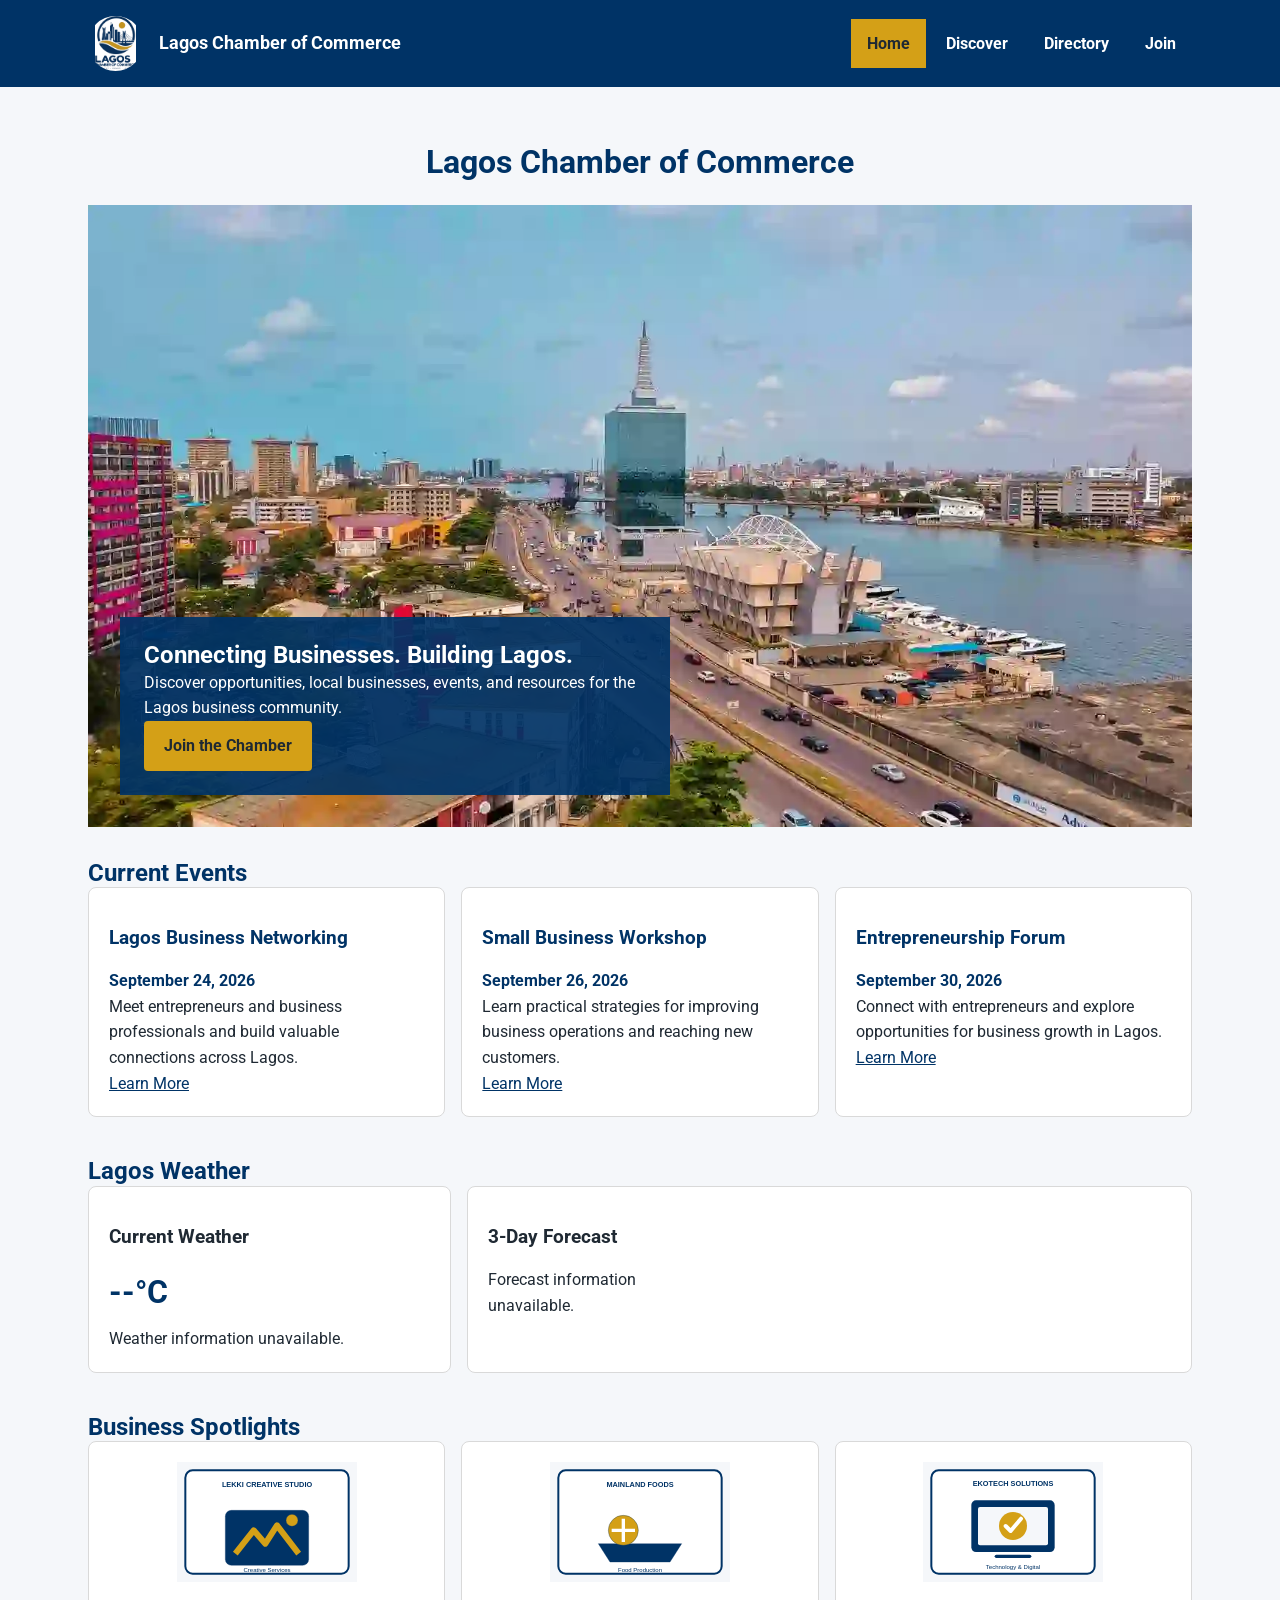
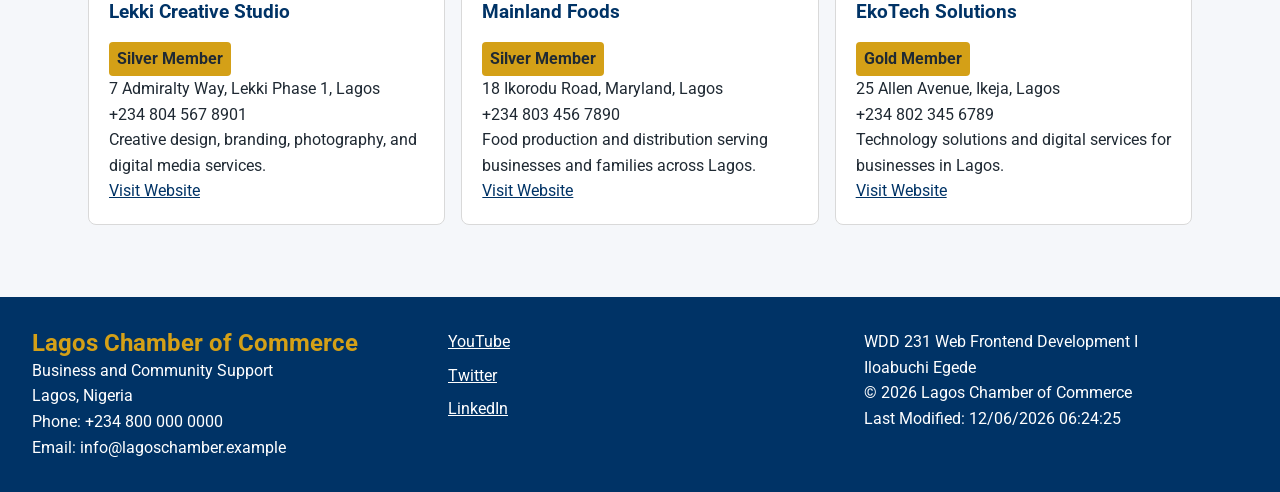
==== chamber/index.html @ 8122bc4a "completed week03 activity" ====
<!DOCTYPE html>
<html lang="en">
<head>
    <meta charset="UTF-8">
    <meta name="viewport" content="width=device-width, initial-scale=1.0">

    <title>Lagos Chamber of Commerce | Home</title>

    <meta name="description"
        content="Welcome to the Lagos Chamber of Commerce. Discover local businesses, events, weather, and opportunities for businesses and entrepreneurs in Lagos, Nigeria.">

    <meta name="author" content="Iloabuchi Egede">

    <link rel="icon" href="favicon.ico">

    <meta property="og:title"
        content="Lagos Chamber of Commerce | Home">

    <meta property="og:description"
        content="Discover businesses, events, opportunities, and community resources through the Lagos Chamber of Commerce.">

    <meta property="og:image"
        content="https://joel-egede.github.io/wdd231/chamber/images/social-preview.jpg">

    <meta property="og:url"
        content="https://joel-egede.github.io/wdd231/chamber/index.html">

    <meta property="og:type" content="website">

    <link rel="preconnect" href="https://fonts.googleapis.com">
    <link rel="preconnect" href="https://fonts.gstatic.com" crossorigin>

    <link
        href="https://fonts.googleapis.com/css2?family=Roboto:wght@400;500;700&display=swap"
        rel="stylesheet">

    <link rel="stylesheet" href="styles/normalize.css">
    <link rel="stylesheet" href="styles/small.css">
    <link rel="stylesheet" href="styles/large.css">
</head>

<body>

<header>
    <div class="site-header">

        <a href="index.html" class="site-logo">
            <img
                src="images/logo.png"
                alt="Lagos Chamber of Commerce logo">
        </a>

        <div class="site-name">
            Lagos Chamber of Commerce
        </div>

        <button
            id="menu-button"
            type="button"
            aria-label="Open navigation menu"
            aria-expanded="false">
            ☰
        </button>

        <nav id="navigation" aria-label="Main navigation">
            <ul>
                <li>
                    <a
                        href="index.html"
                        class="active"
                        aria-current="page">
                        Home
                    </a>
                </li>

                <li>
                    <a href="discover.html">Discover</a>
                </li>

                <li>
                    <a href="directory.html">Directory</a>
                </li>

                <li>
                    <a href="join.html">Join</a>
                </li>
            </ul>
        </nav>

    </div>
</header>


<main>

    <h1>Lagos Chamber of Commerce</h1>

    <!-- HERO -->
    <section class="hero">

        <img
            src="images/hero.webp"
            alt="Lagos city skyline"
            width="1200"
            height="600">

        <div class="hero-content">
            <h2>Connecting Businesses. Building Lagos.</h2>

            <p>
                Discover opportunities, local businesses,
                events, and resources for the Lagos business community.
            </p>

            <a class="cta-button" href="join.html">
                Join the Chamber
            </a>
        </div>

    </section>


    <!-- CURRENT EVENTS -->
    <section class="home-section events-section">

        <h2>Current Events</h2>

        <div class="events-grid">

            <article class="event-card">
                <h3>Lagos Business Networking</h3>

                <p class="event-date">
                    September 24, 2026
                </p>

                <p>
                    Meet entrepreneurs and business professionals
                    and build valuable connections across Lagos.
                </p>

                <a href="discover.html">
                    Learn More
                </a>
            </article>


            <article class="event-card">
                <h3>Small Business Workshop</h3>

                <p class="event-date">
                    September 26, 2026
                </p>

                <p>
                    Learn practical strategies for improving
                    business operations and reaching new customers.
                </p>

                <a href="discover.html">
                    Learn More
                </a>
            </article>


            <article class="event-card">
                <h3>Entrepreneurship Forum</h3>

                <p class="event-date">
                    September 30, 2026
                </p>

                <p>
                    Connect with entrepreneurs and explore
                    opportunities for business growth in Lagos.
                </p>

                <a href="discover.html">
                    Learn More
                </a>
            </article>

        </div>

    </section>


    <!-- WEATHER -->
    <section class="home-section weather-section">

        <h2>Lagos Weather</h2>

        <div class="weather-container">

            <div class="current-weather">

                <h3>Current Weather</h3>

                <p class="temperature">
                    <span id="current-temperature">--</span>°C
                </p>

                <p id="weather-description">
                    Loading weather...
                </p>

            </div>


            <div class="forecast-container">

                <h3>3-Day Forecast</h3>

                <div
                    id="forecast"
                    class="forecast-grid"
                    aria-live="polite">
                </div>

            </div>

        </div>

        <p
            id="weather-message"
            class="weather-message"
            aria-live="polite">
        </p>

    </section>


    <!-- COMPANY SPOTLIGHTS -->
    <section class="home-section spotlights-section">

        <h2>Business Spotlights</h2>

        <div
            id="spotlights"
            class="spotlight-grid">

            <p>Loading chamber members...</p>

        </div>

    </section>

</main>


<footer>

    <div class="footer-contact">

        <h2>Lagos Chamber of Commerce</h2>

        <p>
            Business and Community Support
        </p>

        <p>
            Lagos, Nigeria
        </p>

        <p>
            Phone: +234 800 000 0000
        </p>

        <p>
            Email: info@lagoschamber.example
        </p>

    </div>


    <div class="social-links" aria-label="Social media links">

        <a href="#" aria-label="YouTube">
            YouTube
        </a>

        <a href="#" aria-label="Twitter">
            Twitter
        </a>

        <a href="#" aria-label="LinkedIn">
            LinkedIn
        </a>

    </div>


    <div class="footer-development">

        <p>
            WDD 231 Web Frontend Development I
        </p>

        <p>
            Iloabuchi Egede
        </p>

        <p>
            &copy;
            <span id="currentyear"></span>
            Lagos Chamber of Commerce
        </p>

        <p id="lastModified"></p>

    </div>

</footer>


<script src="scripts/home.js" defer></script>

</body>
</html>
---- chamber/styles/small.css ----
:root {
    --primary: #003366;
    --gold: #D4A017;
    --background: #F5F7FA;
    --text: #1F2933;
    --white: #ffffff;
    --border: #d9d9d9;
}

* {
    box-sizing: border-box;
}

body {
    margin: 0;
    font-family: "Roboto", Arial, sans-serif;
    background-color: var(--background);
    color: var(--text);
    line-height: 1.6;
}

img {
    max-width: 100%;
    height: auto;
}

a {
    color: var(--primary);
}

h1,
h2,
h3,
h4 {
    line-height: 1.2;
}


/* ==============================
   HEADER
============================== */

header {
    background-color: var(--primary);
    color: var(--white);
}

.site-header,
.header-container {
    max-width: 1200px;
    margin: 0 auto;
    padding: 1rem;
    display: flex;
    align-items: center;
    gap: 1rem;
    flex-wrap: wrap;
}


/* ==============================
   LOGO
============================== */

.site-logo {
    display: flex;
    align-items: center;
}

.site-logo img {
    border-radius: 50%;
    width: 55px;
    height: 55px;
    object-fit: contain;
}

.brand {
    display: flex;
    align-items: center;
    gap: 0.75rem;
    color: var(--white);
    text-decoration: none;
    font-weight: 700;
}

.brand img {
    width: 55px;
    height: 55px;
    object-fit: contain;
}

.logo-container {
    display: flex;
    align-items: center;
    gap: 0.75rem;
}

.logo-container img {
    width: 55px;
    height: 55px;
    object-fit: contain;
}

.site-name,
.logo-container span {
    font-size: 1.1rem;
    font-weight: 700;
}


/* ==============================
   MENU BUTTON
============================== */

#menu-button {
    margin-left: auto;
    background: none;
    border: none;
    color: var(--white);
    font-size: 2rem;
    line-height: 1;
    cursor: pointer;
    padding: 0.25rem 0.5rem;
}


/* ==============================
   NAVIGATION
============================== */

/* Hidden on mobile */

#navigation,
#main-nav {
    display: none;
    width: 100%;
}

/* JavaScript opens navigation */

#navigation.open,
#main-nav.open {
    display: block;
}

/* Home navigation uses UL */

#navigation ul {
    list-style: none;
    margin: 0;
    padding: 0;
}

/* All navigation links */

#navigation a,
#main-nav a {
    display: block;
    color: var(--white);
    text-decoration: none;
    font-weight: 700;
    text-align: center;
    padding: 0.75rem;
    border-top: 1px solid rgba(255, 255, 255, 0.2);
}

#navigation a:hover,
#navigation a.active,
#main-nav a:hover,
#main-nav a.active {
    background-color: var(--gold);
    color: var(--text);
}


/* ==============================
   MAIN
============================== */

main {
    max-width: 1200px;
    margin: 0 auto;
    padding: 1rem;
}

main > h1 {
    color: var(--primary);
    text-align: center;
    margin: 1.5rem 0;
}


/* ==============================
   PAGE HEADING
============================== */

.page-heading {
    text-align: center;
    margin-bottom: 2rem;
}

.page-heading h1 {
    color: var(--primary);
}

.page-heading p {
    max-width: 800px;
    margin: 0 auto;
}


/* ==============================
   HOME HERO
============================== */

.hero {
    position: relative;
    margin-bottom: 2rem;
}

.hero img {
    display: block;
    width: 100%;
    min-height: 280px;
    object-fit: cover;
}

.hero-content {
    position: absolute;
    left: 1rem;
    right: 1rem;
    bottom: 1rem;
    padding: 1rem;
    background-color: rgba(0, 51, 102, 0.92);
    color: var(--white);
}

.hero-content h2 {
    margin-top: 0;
}

.cta-button {
    display: inline-block;
    padding: 0.75rem 1.25rem;
    background-color: var(--gold);
    color: var(--text);
    text-decoration: none;
    font-weight: 700;
    border-radius: 4px;
}

.cta-button:hover {
    background-color: var(--white);
}


/* ==============================
   HOME SECTIONS
============================== */

.home-section {
    margin-bottom: 2.5rem;
}

.home-section > h2 {
    color: var(--primary);
}


/* ==============================
   EVENTS
============================== */

.events-grid {
    display: grid;
    grid-template-columns: 1fr;
    gap: 1rem;
}

.event-card {
    padding: 1.25rem;
    background-color: var(--white);
    border: 1px solid var(--border);
    border-radius: 8px;
}

.event-card h3 {
    color: var(--primary);
}

.event-date {
    color: var(--primary);
    font-weight: 700;
}


/* ==============================
   WEATHER
============================== */

.weather-container {
    display: grid;
    grid-template-columns: 1fr;
    gap: 1rem;
}

.current-weather,
.forecast-container {
    padding: 1.25rem;
    background-color: var(--white);
    border: 1px solid var(--border);
    border-radius: 8px;
}

.temperature {
    margin: 0.5rem 0;
    color: var(--primary);
    font-size: 2rem;
    font-weight: 700;
}

.forecast-grid {
    display: grid;
    grid-template-columns: 1fr;
    gap: 1rem;
}

.forecast-card {
    padding: 1rem;
    background-color: var(--background);
    border-radius: 6px;
}

.forecast-card h4 {
    margin-top: 0;
    color: var(--primary);
}

.forecast-temperature {
    font-size: 1.25rem;
    font-weight: 700;
}


/* ==============================
   BUSINESS SPOTLIGHTS
============================== */

.spotlight-grid {
    display: grid;
    grid-template-columns: 1fr;
    gap: 1rem;
}

.spotlight-card {
    padding: 1.25rem;
    background-color: var(--white);
    border: 1px solid var(--border);
    border-radius: 8px;
}

.spotlight-card img {
    width: 100%;
    height: 120px;
    object-fit: contain;
}

.spotlight-card h3 {
    color: var(--primary);
}

.membership-level,
.member-level {
    display: inline-block;
    padding: 0.25rem 0.5rem;
    background-color: var(--gold);
    color: var(--text);
    border-radius: 4px;
    font-weight: 700;
}


/* ==============================
   DISCOVER
============================== */

.discover-intro {
    max-width: 900px;
    margin: 0 auto 2rem;
    text-align: center;
}

.discover-intro h2 {
    color: var(--primary);
}

#visitor-message {
    font-weight: 700;
}

.discover-grid {
    display: grid;
    grid-template-columns: 1fr;
    gap: 1.5rem;
}

.discover-card {
    overflow: hidden;
    background-color: var(--white);
    border: 1px solid var(--border);
    border-radius: 8px;
}

.discover-card figure {
    margin: 0;
}

.discover-card img {
    display: block;
    width: 100%;
    height: 220px;
    object-fit: cover;
}

.discover-card-content {
    padding: 1rem;
}

.discover-card h2 {
    margin-top: 0;
    color: var(--primary);
}

.discover-card button {
    padding: 0.7rem 1rem;
    background-color: var(--primary);
    color: var(--white);
    border: none;
    border-radius: 4px;
    cursor: pointer;
    font-weight: 700;
}


/* ==============================
   DIRECTORY
============================== */

.directory-controls {
    display: flex;
    justify-content: center;
    gap: 1rem;
    margin-bottom: 1.5rem;
}

.directory-controls button {
    padding: 0.7rem 1rem;
    background-color: var(--primary);
    color: var(--white);
    border: none;
    border-radius: 4px;
    cursor: pointer;
}

.directory-controls button.active {
    background-color: var(--gold);
    color: var(--text);
}

#directory.directory-grid {
    display: grid;
    grid-template-columns: 1fr;
    gap: 1rem;
}

.member-card {
    padding: 1.25rem;
    background-color: var(--white);
    border: 1px solid var(--border);
    border-radius: 8px;
    text-align: center;
}

.member-card img {
    width: 100%;
    max-width: 180px;
    height: 100px;
    object-fit: contain;
}

.member-card h2 {
    color: var(--primary);
}

.member-card a {
    font-weight: 700;
}

#directory.directory-list {
    display: flex;
    flex-direction: column;
    gap: 0;
}

#directory.directory-list .member-card {
    border-radius: 0;
    text-align: left;
}

#directory.directory-list .member-card img {
    display: none;
}


/* ==============================
   JOIN
============================== */

.join-content {
    display: grid;
    grid-template-columns: 1fr;
    gap: 2rem;
}

.membership-form-container,
.membership-levels {
    padding: 1.5rem;
    background-color: var(--white);
    border: 1px solid var(--border);
    border-radius: 8px;
}

.membership-form-container h2,
.membership-levels h2 {
    margin-top: 0;
    color: var(--primary);
}

form {
    display: flex;
    flex-direction: column;
    gap: 1rem;
}

form label {
    display: flex;
    flex-direction: column;
    gap: 0.35rem;
    font-weight: 700;
}

form input,
form textarea {
    width: 100%;
    padding: 0.75rem;
    border: 1px solid var(--border);
    border-radius: 4px;
    font: inherit;
}

form input:focus,
form textarea:focus {
    outline: 2px solid var(--gold);
}

fieldset {
    padding: 1rem;
    border: 1px solid var(--border);
    border-radius: 4px;
}

fieldset legend {
    color: var(--primary);
    font-weight: 700;
}

fieldset label {
    display: flex;
    flex-direction: row;
    align-items: center;
    gap: 0.5rem;
    font-weight: 400;
}

fieldset input[type="radio"] {
    width: auto;
}

.form-button {
    padding: 0.85rem;
    background-color: var(--gold);
    color: var(--text);
    border: none;
    border-radius: 4px;
    font: inherit;
    font-weight: 700;
    cursor: pointer;
}


/* ==============================
   MEMBERSHIP CARDS
============================== */

.membership-levels {
    display: flex;
    flex-direction: column;
    gap: 1rem;
}

.membership-card {
    padding: 1rem;
    background-color: var(--background);
    border: 1px solid var(--border);
    border-left: 5px solid var(--gold);
    border-radius: 6px;
}

.membership-card h3 {
    margin-top: 0;
    color: var(--primary);
}

.membership-card button {
    padding: 0.6rem 0.9rem;
    background-color: var(--primary);
    color: var(--white);
    border: none;
    border-radius: 4px;
    cursor: pointer;
}


/* ==============================
   THANK YOU
============================== */

.thank-you {
    max-width: 800px;
    margin: 2rem auto;
    padding: 2rem;
    background-color: var(--white);
    border: 1px solid var(--border);
    border-radius: 8px;
    text-align: center;
}

.thank-you h1 {
    color: var(--primary);
}

#application-details {
    margin: 2rem 0;
    padding: 1.5rem;
    background-color: var(--background);
    border-left: 5px solid var(--gold);
    border-radius: 6px;
    text-align: left;
}


/* ==============================
   FOOTER
============================== */

footer {
    background-color: var(--primary);
    color: var(--white);
    padding: 2rem 1rem;
}

footer h2 {
    color: var(--gold);
}

footer a {
    display: block;
    margin-bottom: 0.5rem;
    color: var(--white);
}

.footer-container {
    max-width: 1200px;
    margin: 0 auto;
}

.footer-contact,
.footer-social,
.footer-development,
.footer-section {
    margin-bottom: 1.5rem;
}
---- chamber/styles/large.css ----
@media screen and (min-width: 640px) {

    /* ==============================
       HEADER
    ============================== */

    .site-header,
    .header-container {
        padding: 1rem 2rem;
        flex-wrap: nowrap;
    }

    #menu-button {
        display: none;
    }

    /*
       All three navigation structures:
       Home: #navigation
       Discover: #navigation
       Directory/Join/Thank You: #main-nav
    */

    #navigation,
    #main-nav {
        display: block;
        width: auto;
        margin-left: auto;
    }

    /* Home navigation */

    #navigation ul {
        display: flex;
        align-items: center;
        gap: 0.25rem;
    }

    /* Discover, Directory, Join and Thank You */

    #navigation:not(:has(ul)),
    #main-nav {
        display: flex;
        align-items: center;
        gap: 0.25rem;
    }

    #navigation a,
    #main-nav a {
        border-top: none;
        padding: 0.75rem 0.9rem;
        white-space: nowrap;
    }


    /* ==============================
       MAIN
    ============================== */

    main {
        padding: 2rem;
    }


    /* ==============================
       EVENTS
    ============================== */

    .events-grid {
        grid-template-columns: repeat(3, 1fr);
    }


    /* ==============================
       WEATHER
    ============================== */

    .weather-container {
        grid-template-columns: 1fr 2fr;
    }

    .forecast-grid {
        grid-template-columns: repeat(3, 1fr);
    }


    /* ==============================
       SPOTLIGHTS
    ============================== */

    .spotlight-grid {
        grid-template-columns: repeat(3, 1fr);
    }


    /* ==============================
       HERO
    ============================== */

    .hero-content {
        left: 2rem;
        right: auto;
        bottom: 2rem;
        max-width: 500px;
        padding: 1.5rem;
    }


    /* ==============================
       DISCOVER
    ============================== */

    .discover-grid {
        grid-template-columns: repeat(2, 1fr);
    }


    /* ==============================
       DIRECTORY
    ============================== */

    #directory.directory-grid {
        grid-template-columns: repeat(2, 1fr);
    }


    /* ==============================
       JOIN
    ============================== */

    .join-content {
        grid-template-columns: 1.5fr 1fr;
        align-items: start;
    }


    /* ==============================
       FOOTER
    ============================== */

    footer {
        display: grid;
        grid-template-columns: repeat(3, 1fr);
        gap: 2rem;
        padding: 2rem;
    }

    .footer-contact,
    .footer-social,
    .footer-development,
    .footer-section {
        margin-bottom: 0;
    }
}


/* ==================================
   DESKTOP
================================== */

@media screen and (min-width: 900px) {

    .site-header,
    .header-container {
        padding: 1rem 3rem;
    }

    #navigation a,
    #main-nav a {
        padding: 0.75rem 1rem;
    }

    main {
        padding: 2rem 3rem;
    }


    /* HERO */

    .hero img {
        min-height: 400px;
    }

    .hero-content {
        max-width: 550px;
    }


    /* DISCOVER */

    .discover-grid {
        grid-template-columns: repeat(4, 1fr);
    }

    .discover-card:hover {
        transform: translateY(-4px);
        transition: transform 0.2s ease;
    }


    /* DIRECTORY */

    #directory.directory-grid {
        grid-template-columns: repeat(3, 1fr);
    }


    /* JOIN */

    .join-content {
        gap: 3rem;
    }

        /* ================================
    THANK YOU PAGE - LARGE SCREEN
    ================================ */

    .thank-you {
        max-width: 900px;
        margin: 3rem auto;
        padding: 2rem;
    }

    .thank-you h1 {
        text-align: center;
        margin-bottom: 2rem;
    }

    #application-details {
        max-width: 750px;
        margin: 0 auto 2rem;
        padding: 2rem;
        background-color: var(--white);
        border: 1px solid var(--border);
        border-radius: 10px;
        box-shadow: 0 2px 8px rgba(0, 0, 0, 0.08);
    }

    #application-details h2 {
        color: var(--primary);
        margin-bottom: 1.5rem;
    }

    #application-details p {
        margin-bottom: 0.75rem;
        line-height: 1.6;
    }

    .thank-you .cta-button {
        display: block;
        width: fit-content;
        margin: 2rem auto 0;
    }
}
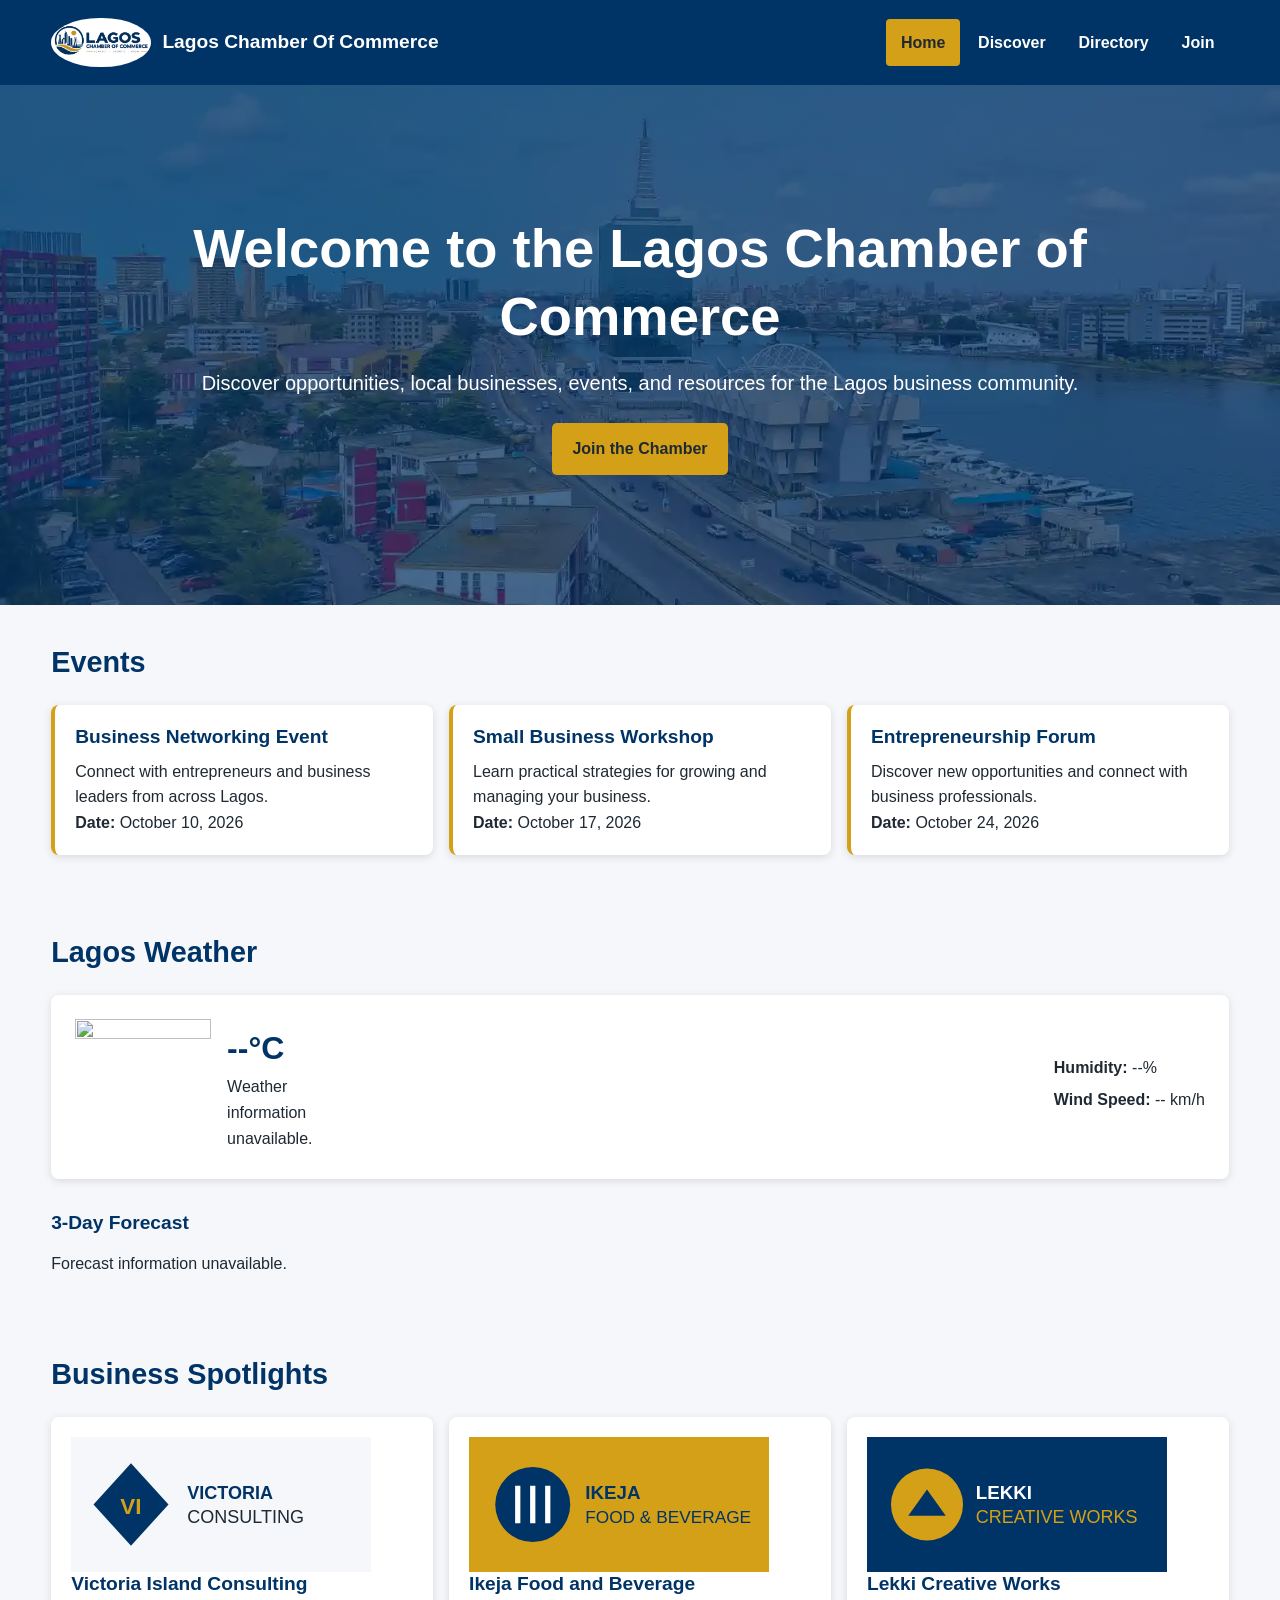
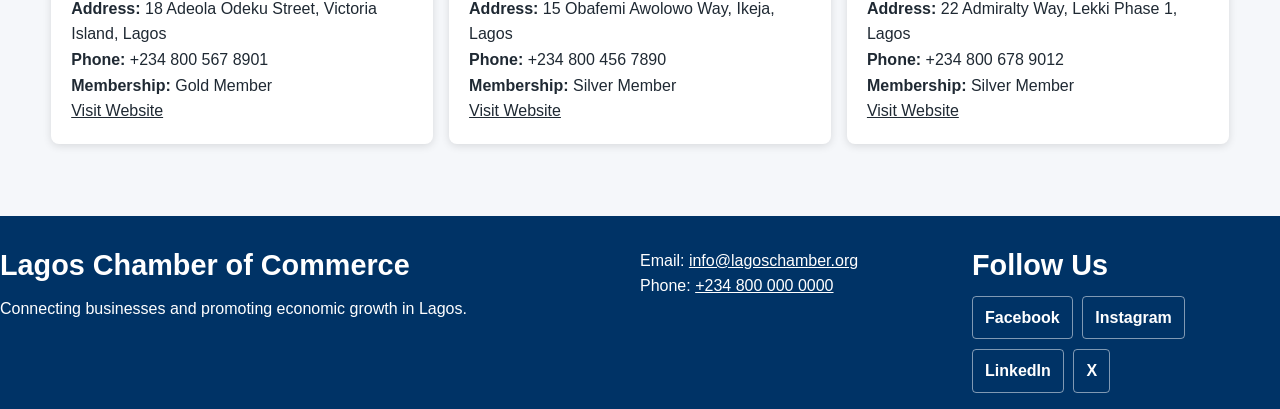
==== commit 4dbfd95c: "ugraded lagos chamber project from the previous version" ====
--- a/chamber/index.html
+++ b/chamber/index.html
@@ -4,71 +4,75 @@
     <meta charset="UTF-8">
     <meta name="viewport" content="width=device-width, initial-scale=1.0">
 
+    <meta
+        name="description"
+        content="Lagos Chamber of Commerce — connecting businesses, promoting economic growth, and creating opportunities in Lagos."
+    >
+
+    <meta name="author" content="Iloabuchi Egede">
+
+    <meta property="og:title" content="Lagos Chamber of Commerce">
+    <meta
+        property="og:description"
+        content="Connecting businesses and promoting economic growth in Lagos."
+    >
+    <meta property="og:type" content="website">
+    <meta property="og:image" content="images/social-preview.jpg">
+
     <title>Lagos Chamber of Commerce | Home</title>
 
-    <meta name="description"
-        content="Welcome to the Lagos Chamber of Commerce. Discover local businesses, events, weather, and opportunities for businesses and entrepreneurs in Lagos, Nigeria.">
-
-    <meta name="author" content="Iloabuchi Egede">
-
-    <link rel="icon" href="favicon.ico">
-
-    <meta property="og:title"
-        content="Lagos Chamber of Commerce | Home">
-
-    <meta property="og:description"
-        content="Discover businesses, events, opportunities, and community resources through the Lagos Chamber of Commerce.">
-
-    <meta property="og:image"
-        content="https://joel-egede.github.io/wdd231/chamber/images/social-preview.jpg">
-
-    <meta property="og:url"
-        content="https://joel-egede.github.io/wdd231/chamber/index.html">
-
-    <meta property="og:type" content="website">
-
-    <link rel="preconnect" href="https://fonts.googleapis.com">
-    <link rel="preconnect" href="https://fonts.gstatic.com" crossorigin>
-
-    <link
-        href="https://fonts.googleapis.com/css2?family=Roboto:wght@400;500;700&display=swap"
-        rel="stylesheet">
+    <link rel="icon" href="images/favicon.svg">
 
     <link rel="stylesheet" href="styles/normalize.css">
     <link rel="stylesheet" href="styles/small.css">
     <link rel="stylesheet" href="styles/large.css">
+
+    <script src="scripts/home.js" defer></script>
 </head>
 
 <body>
 
-<header>
-    <div class="site-header">
-
-        <a href="index.html" class="site-logo">
+<header class="site-header">
+    <div class="container header-content">
+
+        <a class="brand" href="index.html">
             <img
                 src="images/logo.png"
-                alt="Lagos Chamber of Commerce logo">
+                alt="Lagos Chamber of Commerce logo"
+                width="500"
+                height="300"
+                loading="lazy"
+
+            >
+
+            <div>
+                <span class="site-name">Lagos Chamber Of Commerce</span>
+            </div>
         </a>
 
-        <div class="site-name">
-            Lagos Chamber of Commerce
-        </div>
-
         <button
-            id="menu-button"
+            id="menuButton"
+            class="menu-button"
             type="button"
             aria-label="Open navigation menu"
-            aria-expanded="false">
+            aria-expanded="false"
+            aria-controls="primaryNav"
+        >
             ☰
         </button>
 
-        <nav id="navigation" aria-label="Main navigation">
+        <nav
+            id="primaryNav"
+            class="primary-nav"
+            aria-label="Main navigation"
+        >
             <ul>
                 <li>
                     <a
                         href="index.html"
                         class="active"
-                        aria-current="page">
+                        aria-current="page"
+                    >
                         Home
                     </a>
                 </li>
@@ -90,22 +94,11 @@
     </div>
 </header>
 
-
 <main>
 
-    <h1>Lagos Chamber of Commerce</h1>
-
-    <!-- HERO -->
     <section class="hero">
-
-        <img
-            src="images/hero.webp"
-            alt="Lagos city skyline"
-            width="1200"
-            height="600">
-
         <div class="hero-content">
-            <h2>Connecting Businesses. Building Lagos.</h2>
+            <h1>Welcome to the Lagos Chamber of Commerce</h1>
 
             <p>
                 Discover opportunities, local businesses,
@@ -116,204 +109,157 @@
                 Join the Chamber
             </a>
         </div>
-
-    </section>
-
-
-    <!-- CURRENT EVENTS -->
+    </section>
+
     <section class="home-section events-section">
-
-        <h2>Current Events</h2>
-
-        <div class="events-grid">
-
-            <article class="event-card">
-                <h3>Lagos Business Networking</h3>
-
-                <p class="event-date">
-                    September 24, 2026
-                </p>
-
-                <p>
-                    Meet entrepreneurs and business professionals
-                    and build valuable connections across Lagos.
-                </p>
-
-                <a href="discover.html">
-                    Learn More
+        <div class="container">
+            <h2>Events</h2>
+
+            <div class="events-grid">
+
+                <article class="event-card">
+                    <h3>Business Networking Event</h3>
+                    <p>
+                        Connect with entrepreneurs and business leaders
+                        from across Lagos.
+                    </p>
+                    <p><strong>Date:</strong> October 10, 2026</p>
+                </article>
+
+                <article class="event-card">
+                    <h3>Small Business Workshop</h3>
+                    <p>
+                        Learn practical strategies for growing and
+                        managing your business.
+                    </p>
+                    <p><strong>Date:</strong> October 17, 2026</p>
+                </article>
+
+                <article class="event-card">
+                    <h3>Entrepreneurship Forum</h3>
+                    <p>
+                        Discover new opportunities and connect with
+                        business professionals.
+                    </p>
+                    <p><strong>Date:</strong> October 24, 2026</p>
+                </article>
+
+            </div>
+        </div>
+    </section>
+
+    <section class="home-section weather-section">
+        <div class="container">
+
+            <h2>Lagos Weather</h2>
+
+            <div class="weather-card">
+
+                <div class="weather-current">
+
+                    <img
+                        id="weatherIcon"
+                        src=""
+                        alt=""
+                        width="80"
+                        height="80"
+                        loading="lazy"
+                    >
+
+                    <div>
+                        <p class="temperature">
+                            <strong id="temperature">--</strong>°C
+                        </p>
+
+                        <p id="weatherDescription">
+                            Loading weather...
+                        </p>
+                    </div>
+
+                </div>
+
+                <div class="weather-details">
+                    <p>
+                        <strong>Humidity:</strong>
+                        <span id="humidity">--</span>%
+                    </p>
+
+                    <p>
+                        <strong>Wind Speed:</strong>
+                        <span id="windSpeed">--</span> km/h
+                    </p>
+                </div>
+
+            </div>
+
+            <div class="forecast">
+
+                <h3>3-Day Forecast</h3>
+
+                <div id="forecastContainer">
+                    <p>Loading forecast...</p>
+                </div>
+
+            </div>
+
+        </div>
+    </section>
+
+    <section class="home-section spotlight-section">
+        <div class="container">
+
+            <h2>Business Spotlights</h2>
+
+            <div id="spotlightContainer" class="spotlight-grid">
+                <p>Loading business spotlights...</p>
+            </div>
+
+        </div>
+    </section>
+
+</main>
+
+<footer class="site-footer">
+    <div class="footer-content">
+
+        <div>
+            <h2>Lagos Chamber of Commerce</h2>
+
+            <p>
+                Connecting businesses and promoting economic
+                growth in Lagos.
+            </p>
+        </div>
+
+        <div>
+            <p>
+                Email:
+                <a href="mailto:info@lagoschamber.org">
+                    info@lagoschamber.org
                 </a>
-            </article>
-
-
-            <article class="event-card">
-                <h3>Small Business Workshop</h3>
-
-                <p class="event-date">
-                    September 26, 2026
-                </p>
-
-                <p>
-                    Learn practical strategies for improving
-                    business operations and reaching new customers.
-                </p>
-
-                <a href="discover.html">
-                    Learn More
+            </p>
+
+            <p>
+                Phone:
+                <a href="tel:+2348000000000">
+                    +234 800 000 0000
                 </a>
-            </article>
-
-
-            <article class="event-card">
-                <h3>Entrepreneurship Forum</h3>
-
-                <p class="event-date">
-                    September 30, 2026
-                </p>
-
-                <p>
-                    Connect with entrepreneurs and explore
-                    opportunities for business growth in Lagos.
-                </p>
-
-                <a href="discover.html">
-                    Learn More
-                </a>
-            </article>
-
-        </div>
-
-    </section>
-
-
-    <!-- WEATHER -->
-    <section class="home-section weather-section">
-
-        <h2>Lagos Weather</h2>
-
-        <div class="weather-container">
-
-            <div class="current-weather">
-
-                <h3>Current Weather</h3>
-
-                <p class="temperature">
-                    <span id="current-temperature">--</span>°C
-                </p>
-
-                <p id="weather-description">
-                    Loading weather...
-                </p>
-
-            </div>
-
-
-            <div class="forecast-container">
-
-                <h3>3-Day Forecast</h3>
-
-                <div
-                    id="forecast"
-                    class="forecast-grid"
-                    aria-live="polite">
-                </div>
-
-            </div>
-
-        </div>
-
-        <p
-            id="weather-message"
-            class="weather-message"
-            aria-live="polite">
-        </p>
-
-    </section>
-
-
-    <!-- COMPANY SPOTLIGHTS -->
-    <section class="home-section spotlights-section">
-
-        <h2>Business Spotlights</h2>
-
-        <div
-            id="spotlights"
-            class="spotlight-grid">
-
-            <p>Loading chamber members...</p>
-
-        </div>
-
-    </section>
-
-</main>
-
-
-<footer>
-
-    <div class="footer-contact">
-
-        <h2>Lagos Chamber of Commerce</h2>
-
-        <p>
-            Business and Community Support
-        </p>
-
-        <p>
-            Lagos, Nigeria
-        </p>
-
-        <p>
-            Phone: +234 800 000 0000
-        </p>
-
-        <p>
-            Email: info@lagoschamber.example
-        </p>
-
+            </p>
+        </div>
+
+        <div class="footer-social">
+            <h2>Follow Us</h2>
+
+            <div class="social-links">
+                <a href="www.facebook.com" aria-label="Facebook">Facebook</a>
+                <a href="www.intagram.com" aria-label="Instagram">Instagram</a>
+                <a href="www.linkedin.com" aria-label="LinkedIn">LinkedIn</a>
+                <a href="www.twitter.com" aria-label="X">X</a>
+            </div>
+        </div>
+        
     </div>
-
-
-    <div class="social-links" aria-label="Social media links">
-
-        <a href="#" aria-label="YouTube">
-            YouTube
-        </a>
-
-        <a href="#" aria-label="Twitter">
-            Twitter
-        </a>
-
-        <a href="#" aria-label="LinkedIn">
-            LinkedIn
-        </a>
-
-    </div>
-
-
-    <div class="footer-development">
-
-        <p>
-            WDD 231 Web Frontend Development I
-        </p>
-
-        <p>
-            Iloabuchi Egede
-        </p>
-
-        <p>
-            &copy;
-            <span id="currentyear"></span>
-            Lagos Chamber of Commerce
-        </p>
-
-        <p id="lastModified"></p>
-
-    </div>
-
 </footer>
-
-
-<script src="scripts/home.js" defer></script>
 
 </body>
 </html>
--- a/chamber/styles/small.css
+++ b/chamber/styles/small.css
@@ -1,274 +1,257 @@
 :root {
     --primary: #003366;
-    --gold: #D4A017;
+    --secondary: #D4A017;
     --background: #F5F7FA;
     --text: #1F2933;
-    --white: #ffffff;
-    --border: #d9d9d9;
-}
-
-* {
-    box-sizing: border-box;
+    --white: #FFFFFF;
+    --border: #D9E2EC;
+    --shadow: 0 2px 8px rgba(0, 0, 0, 0.12);
+    --max-width: 1200px;
 }
 
 body {
-    margin: 0;
     font-family: "Roboto", Arial, sans-serif;
     background-color: var(--background);
     color: var(--text);
     line-height: 1.6;
 }
 
-img {
-    max-width: 100%;
-    height: auto;
-}
-
-a {
-    color: var(--primary);
-}
-
-h1,
-h2,
-h3,
-h4 {
-    line-height: 1.2;
-}
-
-
-/* ==============================
+.container {
+    width: 92%;
+    max-width: var(--max-width);
+    margin: 0 auto;
+}
+
+/* =========================
    HEADER
-============================== */
-
-header {
+========================= */
+
+.site-header {
     background-color: var(--primary);
     color: var(--white);
 }
 
-.site-header,
-.header-container {
-    max-width: 1200px;
-    margin: 0 auto;
-    padding: 1rem;
+.header-content {
+    min-height: 76px;
     display: flex;
     align-items: center;
+    justify-content: space-between;
     gap: 1rem;
-    flex-wrap: wrap;
-}
-
-
-/* ==============================
-   LOGO
-============================== */
-
-.site-logo {
+    padding: 0.75rem 0;
+}
+
+.brand {
     display: flex;
     align-items: center;
-}
-
-.site-logo img {
-    border-radius: 50%;
-    width: 55px;
-    height: 55px;
-    object-fit: contain;
-}
-
-.brand {
-    display: flex;
-    align-items: center;
-    gap: 0.75rem;
-    color: var(--white);
+    gap: 0.7rem;
     text-decoration: none;
-    font-weight: 700;
+    color: var(--white);
 }
 
 .brand img {
     width: 55px;
     height: 55px;
     object-fit: contain;
-}
-
-.logo-container {
+    border-radius: 50%;
+}
+
+.site-name {
+    display: block;
+}
+
+.site-name {
+    font-size: 1.2rem;
+    font-weight: 700;
+}
+
+/* =========================
+   MOBILE MENU BUTTON
+========================= */
+
+.menu-button {
+    display: block;
+    border: 2px solid var(--white);
+    background: transparent;
+    color: var(--white);
+    font-size: 1.7rem;
+    line-height: 1;
+    padding: 0.35rem 0.6rem;
+    border-radius: 4px;
+}
+
+/* =========================
+   NAVIGATION
+========================= */
+
+.primary-nav {
+    display: none;
+    width: 100%;
+}
+
+.primary-nav.open {
+    display: block;
+}
+
+.header-content {
+    flex-wrap: wrap;
+}
+
+.primary-nav ul {
+    display: flex;
+    flex-direction: column;    
+    width: 100%;
+}
+
+.primary-nav li {
+    width: 100%;
+}
+
+.primary-nav a {
+    display: block;
+    width: 100%;
+    padding: 0.75rem 1rem;
+    color: var(--white);
+    text-decoration: none;
+    font-weight: 600;
+    border-top: 1px solid rgba(255, 255, 255, 0.15);
+}
+
+.primary-nav a:hover,
+.primary-nav a:focus {
+    background-color: rgba(255, 255, 255, 0.12);
+}
+
+.primary-nav a.active {
+    background-color: var(--secondary);
+    color: var(--text);
+}
+
+/* =========================
+   MAIN
+========================= */
+
+main {
+    min-height: 60vh;
+}
+
+h1,
+h2,
+h3 {
+    color: var(--primary);
+    line-height: 1.25;
+}
+
+h1 {
+    font-size: 2rem;
+}
+
+h2 {
+    font-size: 1.5rem;
+}
+
+h3 {
+    font-size: 1.2rem;
+}
+
+/* =========================
+   HERO
+========================= */
+
+.hero {
+    min-height: 420px;
     display: flex;
     align-items: center;
-    gap: 0.75rem;
-}
-
-.logo-container img {
-    width: 55px;
-    height: 55px;
-    object-fit: contain;
-}
-
-.site-name,
-.logo-container span {
+    background-image:
+        linear-gradient(
+            rgba(0, 51, 102, 0.72),
+            rgba(0, 51, 102, 0.72)
+        ),
+        url("../images/hero.webp");
+    background-size: cover;
+    background-position: center;
+    color: var(--white);
+}
+
+.hero-content {
+    width: 92%;
+    max-width: 900px;
+    margin: 0 auto;
+    padding: 4rem 0;
+    text-align: center;
+}
+
+.hero h1 {
+    color: var(--white);
+    font-size: 2.2rem;
+    margin-bottom: 1rem;
+}
+
+.hero p {
     font-size: 1.1rem;
+    margin-bottom: 1.5rem;
+}
+
+/* =========================
+   BUTTONS
+========================= */
+
+.cta-button,
+.submit-button {
+    display: inline-block;
+    border: none;
+    background-color: var(--secondary);
+    color: var(--text);
+    padding: 0.8rem 1.3rem;
+    border-radius: 5px;
     font-weight: 700;
-}
-
-
-/* ==============================
-   MENU BUTTON
-============================== */
-
-#menu-button {
-    margin-left: auto;
-    background: none;
-    border: none;
-    color: var(--white);
-    font-size: 2rem;
-    line-height: 1;
+    text-decoration: none;
     cursor: pointer;
-    padding: 0.25rem 0.5rem;
-}
-
-
-/* ==============================
-   NAVIGATION
-============================== */
-
-/* Hidden on mobile */
-
-#navigation,
-#main-nav {
-    display: none;
-    width: 100%;
-}
-
-/* JavaScript opens navigation */
-
-#navigation.open,
-#main-nav.open {
-    display: block;
-}
-
-/* Home navigation uses UL */
-
-#navigation ul {
-    list-style: none;
-    margin: 0;
-    padding: 0;
-}
-
-/* All navigation links */
-
-#navigation a,
-#main-nav a {
-    display: block;
-    color: var(--white);
-    text-decoration: none;
-    font-weight: 700;
+}
+
+.cta-button:hover,
+.cta-button:focus,
+.submit-button:hover,
+.submit-button:focus {
+    opacity: 0.85;
+}
+
+/* =========================
+   GENERAL SECTIONS
+========================= */
+
+.home-section,
+.discover-section,
+.directory-section,
+.join-section,
+.thank-you-section {
+    padding: 2.5rem 0;
+}
+
+.home-section h2,
+.discover-section h1,
+.directory-section h1 {
+    margin-bottom: 1.5rem;
+}
+
+.page-header {
+    background-color: var(--white);
+    padding: 2.5rem 0;
     text-align: center;
-    padding: 0.75rem;
-    border-top: 1px solid rgba(255, 255, 255, 0.2);
-}
-
-#navigation a:hover,
-#navigation a.active,
-#main-nav a:hover,
-#main-nav a.active {
-    background-color: var(--gold);
-    color: var(--text);
-}
-
-
-/* ==============================
-   MAIN
-============================== */
-
-main {
-    max-width: 1200px;
+    border-bottom: 1px solid var(--border);
+}
+
+.page-header h1 {
+    margin-bottom: 0.75rem;
+}
+
+.page-header p {
+    max-width: 700px;
     margin: 0 auto;
-    padding: 1rem;
-}
-
-main > h1 {
-    color: var(--primary);
-    text-align: center;
-    margin: 1.5rem 0;
-}
-
-
-/* ==============================
-   PAGE HEADING
-============================== */
-
-.page-heading {
-    text-align: center;
-    margin-bottom: 2rem;
-}
-
-.page-heading h1 {
-    color: var(--primary);
-}
-
-.page-heading p {
-    max-width: 800px;
-    margin: 0 auto;
-}
-
-
-/* ==============================
-   HOME HERO
-============================== */
-
-.hero {
-    position: relative;
-    margin-bottom: 2rem;
-}
-
-.hero img {
-    display: block;
-    width: 100%;
-    min-height: 280px;
-    object-fit: cover;
-}
-
-.hero-content {
-    position: absolute;
-    left: 1rem;
-    right: 1rem;
-    bottom: 1rem;
-    padding: 1rem;
-    background-color: rgba(0, 51, 102, 0.92);
-    color: var(--white);
-}
-
-.hero-content h2 {
-    margin-top: 0;
-}
-
-.cta-button {
-    display: inline-block;
-    padding: 0.75rem 1.25rem;
-    background-color: var(--gold);
-    color: var(--text);
-    text-decoration: none;
-    font-weight: 700;
-    border-radius: 4px;
-}
-
-.cta-button:hover {
-    background-color: var(--white);
-}
-
-
-/* ==============================
-   HOME SECTIONS
-============================== */
-
-.home-section {
-    margin-bottom: 2.5rem;
-}
-
-.home-section > h2 {
-    color: var(--primary);
-}
-
-
-/* ==============================
+}
+
+/* =========================
    EVENTS
-============================== */
+========================= */
 
 .events-grid {
     display: grid;
@@ -277,73 +260,67 @@
 }
 
 .event-card {
+    background-color: var(--white);
     padding: 1.25rem;
-    background-color: var(--white);
-    border: 1px solid var(--border);
     border-radius: 8px;
+    box-shadow: var(--shadow);
+    border-left: 4px solid var(--secondary);
 }
 
 .event-card h3 {
+    margin-bottom: 0.6rem;
+}
+
+/* =========================
+   WEATHER
+========================= */
+
+.weather-card {
+    background-color: var(--white);
+    padding: 1.5rem;
+    border-radius: 8px;
+    box-shadow: var(--shadow);
+}
+
+.weather-current {
+    display: flex;
+    align-items: center;
+    gap: 1rem;
+    margin-bottom: 1rem;
+}
+
+.weather-current img {
+    width: 100%;
+    height: auto;
+}
+
+.temperature {
+    font-size: 2rem;
+    font-weight: 700;
     color: var(--primary);
 }
 
-.event-date {
-    color: var(--primary);
-    font-weight: 700;
-}
-
-
-/* ==============================
-   WEATHER
-============================== */
-
-.weather-container {
+.weather-details p {
+    margin-bottom: 0.4rem;
+}
+
+.forecast {
+    margin-top: 2rem;
+}
+
+.forecast h3 {
+    margin-bottom: 1rem;
+}
+
+#forecastContainer {
     display: grid;
     grid-template-columns: 1fr;
     gap: 1rem;
 }
 
-.current-weather,
-.forecast-container {
-    padding: 1.25rem;
-    background-color: var(--white);
-    border: 1px solid var(--border);
-    border-radius: 8px;
-}
-
-.temperature {
-    margin: 0.5rem 0;
-    color: var(--primary);
-    font-size: 2rem;
-    font-weight: 700;
-}
-
-.forecast-grid {
-    display: grid;
-    grid-template-columns: 1fr;
-    gap: 1rem;
-}
-
-.forecast-card {
-    padding: 1rem;
-    background-color: var(--background);
-    border-radius: 6px;
-}
-
-.forecast-card h4 {
-    margin-top: 0;
-    color: var(--primary);
-}
-
-.forecast-temperature {
-    font-size: 1.25rem;
-    font-weight: 700;
-}
-
-
-/* ==============================
-   BUSINESS SPOTLIGHTS
-============================== */
+/* =========================
+   SPOTLIGHT
+========================= */
 
 .spotlight-grid {
     display: grid;
@@ -352,49 +329,22 @@
 }
 
 .spotlight-card {
+    background-color: var(--white);
     padding: 1.25rem;
-    background-color: var(--white);
-    border: 1px solid var(--border);
     border-radius: 8px;
-}
-
-.spotlight-card img {
-    width: 100%;
-    height: 120px;
-    object-fit: contain;
-}
-
-.spotlight-card h3 {
-    color: var(--primary);
-}
-
-.membership-level,
-.member-level {
-    display: inline-block;
-    padding: 0.25rem 0.5rem;
-    background-color: var(--gold);
-    color: var(--text);
-    border-radius: 4px;
-    font-weight: 700;
-}
-
-
-/* ==============================
+    box-shadow: var(--shadow);
+}
+
+/* =========================
    DISCOVER
-============================== */
-
-.discover-intro {
-    max-width: 900px;
-    margin: 0 auto 2rem;
-    text-align: center;
-}
-
-.discover-intro h2 {
-    color: var(--primary);
-}
-
-#visitor-message {
-    font-weight: 700;
+========================= */
+
+.visitor-message {
+    background-color: var(--white);
+    padding: 1rem;
+    margin-bottom: 1.5rem;
+    border-left: 4px solid var(--secondary);
+    box-shadow: var(--shadow);
 }
 
 .discover-grid {
@@ -404,288 +354,361 @@
 }
 
 .discover-card {
+    background-color: var(--white);
+    border-radius: 8px;
     overflow: hidden;
-    background-color: var(--white);
-    border: 1px solid var(--border);
-    border-radius: 8px;
-}
-
-.discover-card figure {
-    margin: 0;
+    box-shadow: var(--shadow);
 }
 
 .discover-card img {
-    display: block;
-    width: 100%;
-    height: 220px;
+    width: 100%;
+    height: auto;
     object-fit: cover;
 }
 
 .discover-card-content {
-    padding: 1rem;
-}
-
-.discover-card h2 {
-    margin-top: 0;
-    color: var(--primary);
-}
-
-.discover-card button {
-    padding: 0.7rem 1rem;
+    padding: 1.25rem;
+}
+
+.discover-card-content h2 {
+    margin-bottom: 0.75rem;
+}
+
+.learn-more {
+    display: inline-block;
+    margin-top: 1rem;
+    padding: 0.6rem 1rem;
     background-color: var(--primary);
     color: var(--white);
     border: none;
     border-radius: 4px;
+    text-decoration: none;
     cursor: pointer;
+}
+
+.learn-more:hover,
+.learn-more:focus {
+    background-color: var(--secondary);
+    color: var(--text);
+}
+
+/* =========================
+   DIRECTORY
+========================= */
+
+.directory-controls {
+    display: flex;
+    justify-content: center;
+    gap: 0.75rem;
+    margin-bottom: 1.5rem;
+}
+
+.view-button {
+    border: 2px solid var(--primary);
+    background-color: var(--white);
+    color: var(--primary);
+    padding: 0.6rem 1rem;
+    border-radius: 5px;
     font-weight: 700;
-}
-
-
-/* ==============================
-   DIRECTORY
-============================== */
-
-.directory-controls {
-    display: flex;
-    justify-content: center;
-    gap: 1rem;
-    margin-bottom: 1.5rem;
-}
-
-.directory-controls button {
-    padding: 0.7rem 1rem;
+    cursor: pointer;
+}
+
+.view-button.active,
+.view-button:hover,
+.view-button:focus {
     background-color: var(--primary);
     color: var(--white);
-    border: none;
-    border-radius: 4px;
-    cursor: pointer;
-}
-
-.directory-controls button.active {
-    background-color: var(--gold);
-    color: var(--text);
-}
-
-#directory.directory-grid {
+}
+
+.member-grid {
     display: grid;
     grid-template-columns: 1fr;
-    gap: 1rem;
+    gap: 1.25rem;
 }
 
 .member-card {
+    background-color: var(--white);
     padding: 1.25rem;
-    background-color: var(--white);
-    border: 1px solid var(--border);
     border-radius: 8px;
-    text-align: center;
-}
-
-.member-card img {
-    width: 100%;
-    max-width: 180px;
-    height: 100px;
-    object-fit: contain;
-}
-
-.member-card h2 {
+    box-shadow: var(--shadow);
+}
+
+.member-logo {
+    width: 100%;
+    height: auto;
+    object-fit: cover;
+    margin-bottom: 1rem;
+}
+
+.member-info h3 {
+    margin-bottom: 0.75rem;
+}
+
+.member-info p {
+    margin-bottom: 0.5rem;
+}
+
+.member-label {
+    font-weight: 700;
+}
+
+.membership {
+    display: inline-block;
+    padding: 0.25rem 0.6rem;
+    margin-top: 0.5rem;
+    border-radius: 4px;
+    font-size: 0.85rem;
+    font-weight: 700;
+}
+
+.membership-gold {
+    background-color: #FFD700;
+    color: #333;
+}
+
+.membership-silver {
+    background-color: #C0C0C0;
+    color: #333;
+}
+
+.membership-member {
+    background-color: #E5E7EB;
+    color: #333;
+}
+
+.website-link {
+    display: inline-block;
+    margin-top: 0.75rem;
     color: var(--primary);
-}
-
-.member-card a {
     font-weight: 700;
 }
 
-#directory.directory-list {
+.member-list {
     display: flex;
     flex-direction: column;
-    gap: 0;
-}
-
-#directory.directory-list .member-card {
+    gap: 0.5rem;
+}
+
+.member-list .member-card {
+    display: block;
     border-radius: 0;
-    text-align: left;
-}
-
-#directory.directory-list .member-card img {
+    box-shadow: none;
+    border-bottom: 1px solid var(--border);
+}
+
+.member-list .member-logo {
     display: none;
 }
 
-
-/* ==============================
+.member-list .member-info {
+    display: block;
+}
+
+/* =========================
    JOIN
-============================== */
-
-.join-content {
+========================= */
+
+.join-layout {
     display: grid;
     grid-template-columns: 1fr;
     gap: 2rem;
 }
 
-.membership-form-container,
+.membership-form,
 .membership-levels {
+    background-color: var(--white);
     padding: 1.5rem;
-    background-color: var(--white);
+    border-radius: 8px;
+    box-shadow: var(--shadow);
+}
+
+.membership-form h2,
+.membership-levels h2 {
+    margin-bottom: 1.5rem;
+}
+
+.membership-form label {
+    display: block;
+    margin-bottom: 1rem;
+    font-weight: 700;
+}
+
+.membership-form input,
+.membership-form select,
+.membership-form textarea {
+    display: block;
+    width: 100%;
+    margin-top: 0.35rem;
+    padding: 0.7rem;
+    border: 1px solid #9FB3C8;
+    border-radius: 4px;
+    background-color: var(--white);
+    color: var(--text);
+}
+
+.membership-form textarea {
+    resize: vertical;
+}
+
+.membership-form input:focus,
+.membership-form select:focus,
+.membership-form textarea:focus {
+    outline: 2px solid var(--secondary);
+}
+
+.submit-button {
+    width: 100%;
+    margin-top: 0.5rem;
+}
+
+.membership-card {
+    display: block;
     border: 1px solid var(--border);
+    border-top: 4px solid var(--secondary);
+    padding: 1rem;
+    margin-bottom: 1rem;
+    border-radius: 6px;
+}
+
+.membership-card h3 {
+    margin-bottom: 0.5rem;
+}
+
+/* =========================
+   DIALOGS
+========================= */
+
+dialog {
+    width: 90%;
+    max-width: 500px;
+    padding: 2rem;
+    border: none;
     border-radius: 8px;
-}
-
-.membership-form-container h2,
-.membership-levels h2 {
-    margin-top: 0;
-    color: var(--primary);
-}
-
-form {
-    display: flex;
-    flex-direction: column;
-    gap: 1rem;
-}
-
-form label {
-    display: flex;
-    flex-direction: column;
-    gap: 0.35rem;
-    font-weight: 700;
-}
-
-form input,
-form textarea {
-    width: 100%;
-    padding: 0.75rem;
-    border: 1px solid var(--border);
+    box-shadow: 0 5px 25px rgba(0, 0, 0, 0.3);
+}
+
+dialog::backdrop {
+    background-color: rgba(0, 0, 0, 0.55);
+}
+
+dialog h2 {
+    margin-bottom: 1rem;
+}
+
+.close-modal {
+    margin-top: 1.5rem;
+    padding: 0.6rem 1rem;
+    border: none;
+    background-color: var(--primary);
+    color: var(--white);
     border-radius: 4px;
-    font: inherit;
-}
-
-form input:focus,
-form textarea:focus {
-    outline: 2px solid var(--gold);
-}
-
-fieldset {
-    padding: 1rem;
-    border: 1px solid var(--border);
-    border-radius: 4px;
-}
-
-fieldset legend {
-    color: var(--primary);
-    font-weight: 700;
-}
-
-fieldset label {
-    display: flex;
-    flex-direction: row;
-    align-items: center;
-    gap: 0.5rem;
-    font-weight: 400;
-}
-
-fieldset input[type="radio"] {
-    width: auto;
-}
-
-.form-button {
-    padding: 0.85rem;
-    background-color: var(--gold);
-    color: var(--text);
-    border: none;
-    border-radius: 4px;
-    font: inherit;
-    font-weight: 700;
-    cursor: pointer;
-}
-
-
-/* ==============================
-   MEMBERSHIP CARDS
-============================== */
-
-.membership-levels {
-    display: flex;
-    flex-direction: column;
-    gap: 1rem;
-}
-
-.membership-card {
+}
+
+/* =========================
+   THANK YOU
+========================= */
+
+.thank-you-section {
+    display: flex;
+    justify-content: center;
+}
+
+.thank-you-card {
+    width: 100%;
+    max-width: 700px;
+    background-color: var(--white);
+    padding: 2rem;
+    border-radius: 8px;
+    box-shadow: var(--shadow);
+}
+
+.thank-you-card h2 {
+    margin-bottom: 1rem;
+}
+
+.application-summary {
+    margin: 1.5rem 0;
     padding: 1rem;
     background-color: var(--background);
-    border: 1px solid var(--border);
-    border-left: 5px solid var(--gold);
-    border-radius: 6px;
-}
-
-.membership-card h3 {
-    margin-top: 0;
-    color: var(--primary);
-}
-
-.membership-card button {
-    padding: 0.6rem 0.9rem;
+    border-left: 4px solid var(--secondary);
+}
+
+.application-summary p {
+    margin-bottom: 0.5rem;
+}
+
+/* =========================
+   FOOTER
+========================= */
+
+.site-footer {
     background-color: var(--primary);
     color: var(--white);
-    border: none;
+    margin-top: 2rem;
+    padding: 2rem 0 1rem;
+}
+
+.site-footer h2 {
+    color: var(--white);
+    margin-bottom: 0.75rem;
+}
+
+.site-footer a {
+    color: var(--white);
+}
+
+.footer-content {
+    display: grid;
+    grid-template-columns: 1fr;
+    gap: 1.5rem;
+}
+
+.footer-bottom {
+    margin-top: 1.5rem;
+    padding-top: 1rem;
+    border-top: 1px solid rgba(255, 255, 255, 0.25);
+}
+
+.footer-bottom p {
+    margin-bottom: 0.4rem;
+}
+
+/* =========================
+   ERROR
+========================= */
+
+.error-message {
+    background-color: #FFF4F4;
+    border-left: 4px solid #B91C1C;
+    padding: 1rem;
+    color: #7F1D1D;
+}
+
+/* =========================
+   SOCIAL MEDIA
+========================= */
+
+.footer-social h2 {
+    margin-bottom: 0.75rem;
+}
+
+.social-links {
+    display: flex;
+    flex-wrap: wrap;
+    gap: 0.6rem;
+}
+
+.social-links a {
+    display: inline-block;
+    padding: 0.5rem 0.75rem;
+    border: 1px solid rgba(255, 255, 255, 0.5);
     border-radius: 4px;
-    cursor: pointer;
-}
-
-
-/* ==============================
-   THANK YOU
-============================== */
-
-.thank-you {
-    max-width: 800px;
-    margin: 2rem auto;
-    padding: 2rem;
-    background-color: var(--white);
-    border: 1px solid var(--border);
-    border-radius: 8px;
-    text-align: center;
-}
-
-.thank-you h1 {
-    color: var(--primary);
-}
-
-#application-details {
-    margin: 2rem 0;
-    padding: 1.5rem;
-    background-color: var(--background);
-    border-left: 5px solid var(--gold);
-    border-radius: 6px;
-    text-align: left;
-}
-
-
-/* ==============================
-   FOOTER
-============================== */
-
-footer {
-    background-color: var(--primary);
-    color: var(--white);
-    padding: 2rem 1rem;
-}
-
-footer h2 {
-    color: var(--gold);
-}
-
-footer a {
-    display: block;
-    margin-bottom: 0.5rem;
-    color: var(--white);
-}
-
-.footer-container {
-    max-width: 1200px;
-    margin: 0 auto;
-}
-
-.footer-contact,
-.footer-social,
-.footer-development,
-.footer-section {
-    margin-bottom: 1.5rem;
+    text-decoration: none;
+    font-weight: 600;
+}
+
+.social-links a:hover,
+.social-links a:focus {
+    background-color: var(--secondary);
+    color: var(--text);
 }
--- a/chamber/styles/large.css
+++ b/chamber/styles/large.css
@@ -1,255 +1,229 @@
-@media screen and (min-width: 640px) {
-
-    /* ==============================
+@media screen and (min-width: 768px) {
+
+    /* =========================
        HEADER
-    ============================== */
-
-    .site-header,
-    .header-container {
-        padding: 1rem 2rem;
+    ========================= */
+
+    .header-content {
         flex-wrap: nowrap;
-    }
-
-    #menu-button {
+        min-height: 85px;
+    }
+
+    .brand img {
+        border-radius: 50%;
+        width: 100px;
+        height: auto;
+    }
+
+    .menu-button {
         display: none;
     }
 
-    /*
-       All three navigation structures:
-       Home: #navigation
-       Discover: #navigation
-       Directory/Join/Thank You: #main-nav
-    */
-
-    #navigation,
-    #main-nav {
+    .primary-nav {
         display: block;
         width: auto;
         margin-left: auto;
     }
 
-    /* Home navigation */
-
-    #navigation ul {
-        display: flex;
+    .primary-nav ul {
+        flex-direction: row;
         align-items: center;
+        width: auto;
         gap: 0.25rem;
     }
 
-    /* Discover, Directory, Join and Thank You */
-
-    #navigation:not(:has(ul)),
-    #main-nav {
-        display: flex;
+    .primary-nav li {
+        width: auto;
+    }
+
+    .primary-nav a {
+        width: auto;
+        padding: 0.65rem 0.9rem;
+        border-top: none;
+        border-radius: 4px;
+    }
+
+    .primary-nav a:hover,
+    .primary-nav a:focus {
+        background-color: rgba(255, 255, 255, 0.15);
+    }
+
+    .primary-nav a.active {
+        background-color: var(--secondary);
+        color: var(--text);
+    }
+
+    /* =========================
+       TYPOGRAPHY
+    ========================= */
+
+    h1 {
+        font-size: 2.5rem;
+    }
+
+    h2 {
+        font-size: 1.8rem;
+    }
+
+    /* =========================
+       HERO
+    ========================= */
+
+    .hero {
+        min-height: 520px;
+    }
+
+    .hero-content {
+        padding: 6rem 0;
+    }
+
+    .hero h1 {
+        font-size: 3rem;
+    }
+
+    .hero p {
+        font-size: 1.25rem;
+    }
+
+    /* =========================
+       EVENTS
+    ========================= */
+
+    .events-grid {
+        grid-template-columns: repeat(3, 1fr);
+    }
+
+    /* =========================
+       WEATHER
+    ========================= */
+
+    .weather-card {
+        display: flex;
+        justify-content: space-between;
         align-items: center;
-        gap: 0.25rem;
-    }
-
-    #navigation a,
-    #main-nav a {
-        border-top: none;
-        padding: 0.75rem 0.9rem;
-        white-space: nowrap;
-    }
-
-
-    /* ==============================
-       MAIN
-    ============================== */
-
-    main {
-        padding: 2rem;
-    }
-
-
-    /* ==============================
-       EVENTS
-    ============================== */
-
-    .events-grid {
-        grid-template-columns: repeat(3, 1fr);
-    }
-
-
-    /* ==============================
-       WEATHER
-    ============================== */
-
-    .weather-container {
-        grid-template-columns: 1fr 2fr;
-    }
-
-    .forecast-grid {
-        grid-template-columns: repeat(3, 1fr);
-    }
-
-
-    /* ==============================
-       SPOTLIGHTS
-    ============================== */
+        gap: 2rem;
+    }
+
+    .weather-current {
+        margin-bottom: 0;
+    }
+
+    #forecastContainer {
+        grid-template-columns: repeat(3, 1fr);
+    }
+
+    /* =========================
+       SPOTLIGHT
+    ========================= */
 
     .spotlight-grid {
         grid-template-columns: repeat(3, 1fr);
     }
 
-
-    /* ==============================
-       HERO
-    ============================== */
-
-    .hero-content {
-        left: 2rem;
-        right: auto;
-        bottom: 2rem;
-        max-width: 500px;
-        padding: 1.5rem;
-    }
-
-
-    /* ==============================
+    /* =========================
        DISCOVER
-    ============================== */
+    ========================= */
 
     .discover-grid {
         grid-template-columns: repeat(2, 1fr);
     }
 
-
-    /* ==============================
+    .discover-card {
+        display: grid;
+        grid-template-columns: 1fr 1fr;
+        min-height: 260px;
+    }
+
+    .discover-card img {
+        height: 100%;
+        min-height: auto;
+    }
+
+    .discover-card-content {
+        display: flex;
+        flex-direction: column;
+        justify-content: center;
+    }
+
+    /* =========================
        DIRECTORY
-    ============================== */
-
-    #directory.directory-grid {
+    ========================= */
+
+    .member-grid {
+        grid-template-columns: repeat(3, 1fr);
+    }
+
+    .member-list {
+        display: flex;
+        flex-direction: column;
+    }
+
+    .member-list .member-card {
+        display: grid;
+        grid-template-columns: 180px 1fr;
+        gap: 1.5rem;
+        align-items: center;
+        padding: 1rem;
+    }
+
+    .member-list .member-logo {
+        display: block;
+        width: 180px;
+        height: 100px;
+        margin: 0;
+    }
+
+    /* =========================
+       JOIN
+    ========================= */
+
+    .join-layout {
+        grid-template-columns: minmax(0, 1.4fr) minmax(300px, 0.8fr);
+        align-items: start;
+    }
+
+    .membership-form,
+    .membership-levels {
+        padding: 2rem;
+    }
+
+    /* =========================
+       THANK YOU
+    ========================= */
+
+    .thank-you-card {
+        padding: 3rem;
+    }
+
+    /* =========================
+       FOOTER
+    ========================= */
+
+    .footer-content {
+    grid-template-columns: 2fr 1fr 1fr;
+    align-items: start;
+}
+
+
+    .footer-bottom {
+        display: flex;
+        justify-content: space-between;
+        gap: 1rem;
+        flex-wrap: wrap;
+    }
+}
+
+@media screen and (min-width: 1100px) {
+
+    .discover-grid {
         grid-template-columns: repeat(2, 1fr);
     }
 
-
-    /* ==============================
-       JOIN
-    ============================== */
-
-    .join-content {
-        grid-template-columns: 1.5fr 1fr;
-        align-items: start;
-    }
-
-
-    /* ==============================
-       FOOTER
-    ============================== */
-
-    footer {
-        display: grid;
-        grid-template-columns: repeat(3, 1fr);
-        gap: 2rem;
-        padding: 2rem;
-    }
-
-    .footer-contact,
-    .footer-social,
-    .footer-development,
-    .footer-section {
-        margin-bottom: 0;
-    }
-}
-
-
-/* ==================================
-   DESKTOP
-================================== */
-
-@media screen and (min-width: 900px) {
-
-    .site-header,
-    .header-container {
-        padding: 1rem 3rem;
-    }
-
-    #navigation a,
-    #main-nav a {
-        padding: 0.75rem 1rem;
-    }
-
-    main {
-        padding: 2rem 3rem;
-    }
-
-
-    /* HERO */
-
-    .hero img {
-        min-height: 400px;
-    }
-
-    .hero-content {
-        max-width: 550px;
-    }
-
-
-    /* DISCOVER */
-
-    .discover-grid {
+    .member-grid {
         grid-template-columns: repeat(4, 1fr);
     }
 
-    .discover-card:hover {
-        transform: translateY(-4px);
-        transition: transform 0.2s ease;
-    }
-
-
-    /* DIRECTORY */
-
-    #directory.directory-grid {
-        grid-template-columns: repeat(3, 1fr);
-    }
-
-
-    /* JOIN */
-
-    .join-content {
-        gap: 3rem;
-    }
-
-        /* ================================
-    THANK YOU PAGE - LARGE SCREEN
-    ================================ */
-
-    .thank-you {
-        max-width: 900px;
-        margin: 3rem auto;
-        padding: 2rem;
-    }
-
-    .thank-you h1 {
-        text-align: center;
-        margin-bottom: 2rem;
-    }
-
-    #application-details {
-        max-width: 750px;
-        margin: 0 auto 2rem;
-        padding: 2rem;
-        background-color: var(--white);
-        border: 1px solid var(--border);
-        border-radius: 10px;
-        box-shadow: 0 2px 8px rgba(0, 0, 0, 0.08);
-    }
-
-    #application-details h2 {
-        color: var(--primary);
-        margin-bottom: 1.5rem;
-    }
-
-    #application-details p {
-        margin-bottom: 0.75rem;
-        line-height: 1.6;
-    }
-
-    .thank-you .cta-button {
-        display: block;
-        width: fit-content;
-        margin: 2rem auto 0;
-    }
-}
-
+    .hero h1 {
+        font-size: 3.4rem;
+    }
+}
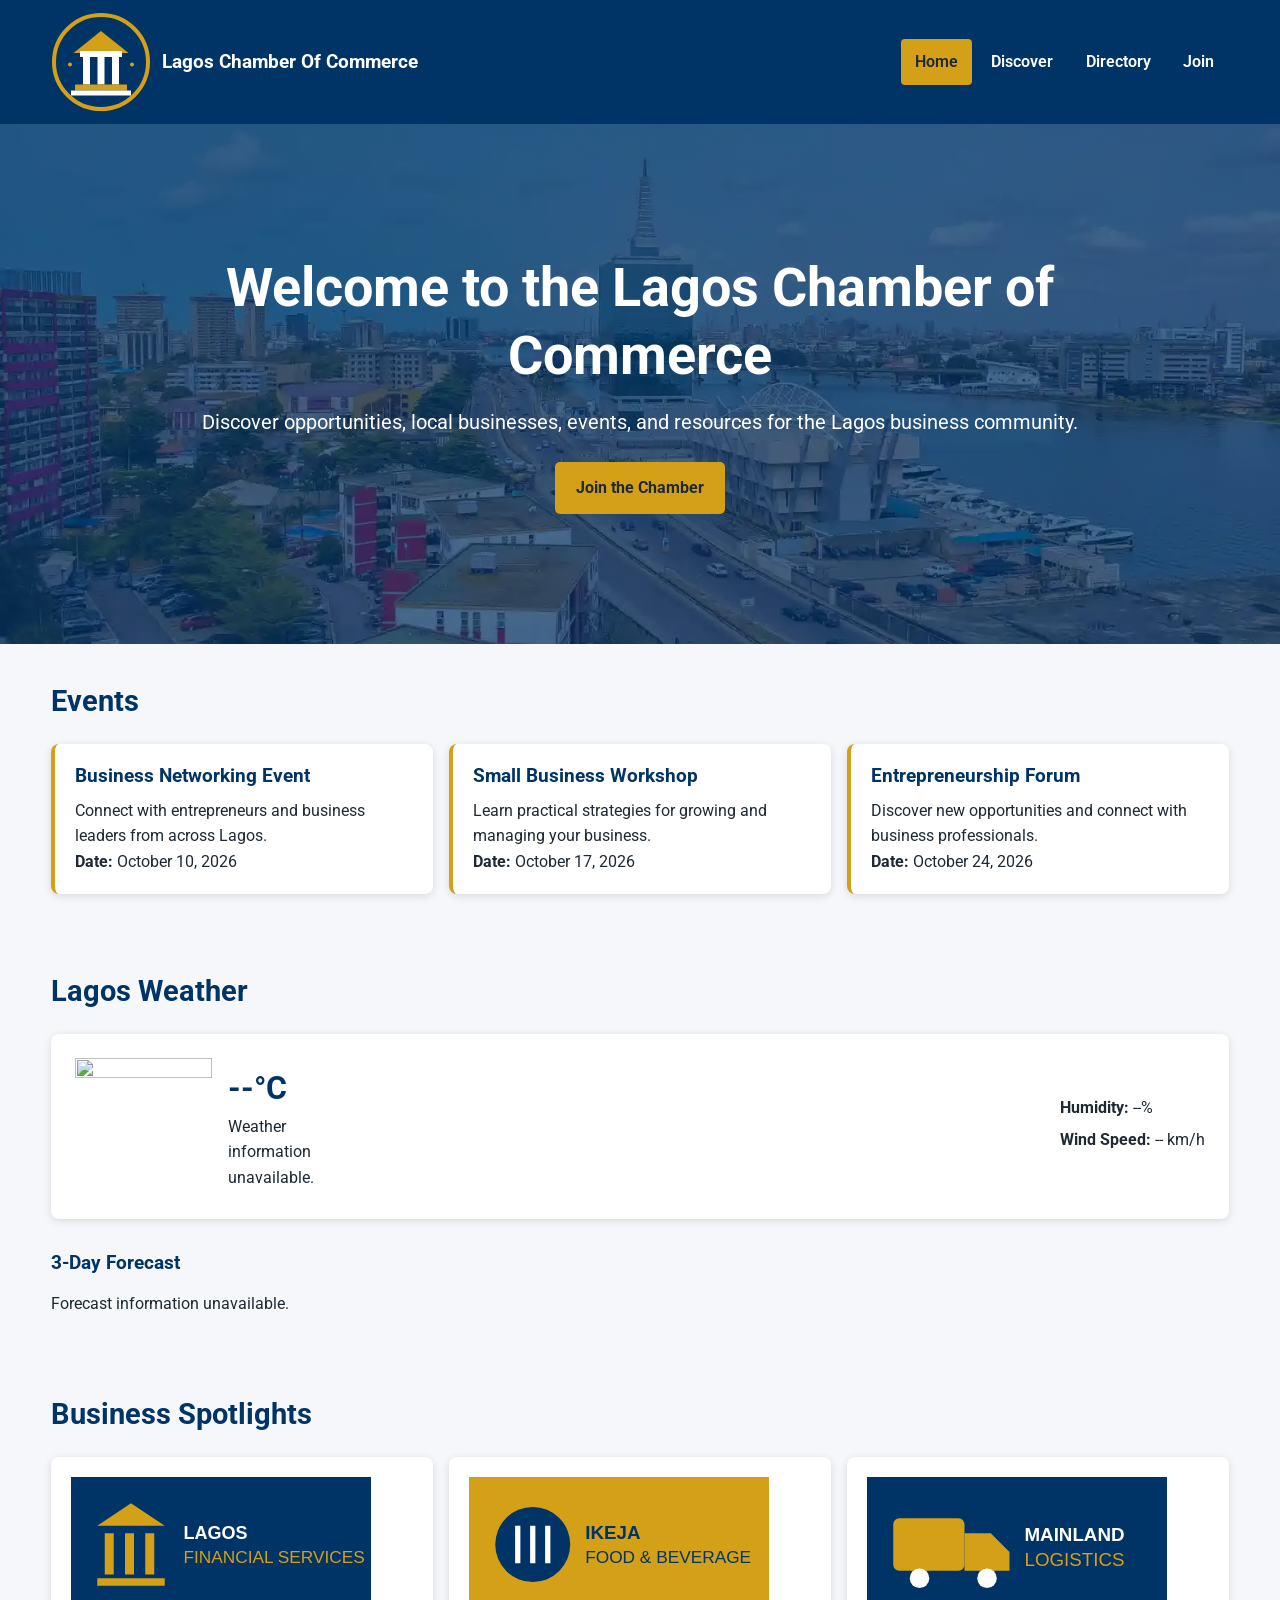
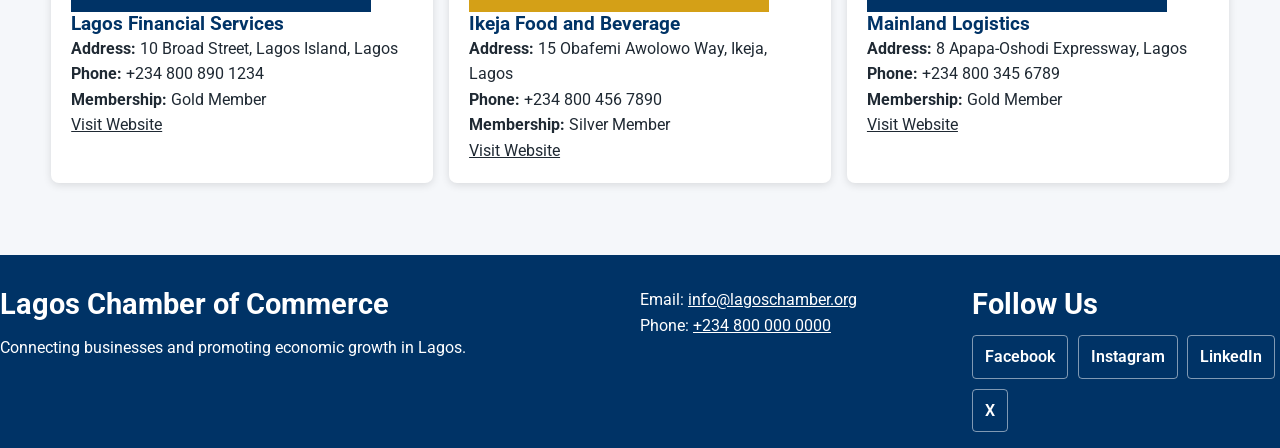
==== commit 42dcd5ae: "fixed social preview, google fonts and og meta data" ====
--- a/chamber/index.html
+++ b/chamber/index.html
@@ -2,31 +2,73 @@
 <html lang="en">
 <head>
     <meta charset="UTF-8">
-    <meta name="viewport" content="width=device-width, initial-scale=1.0">
+    <meta
+        name="viewport"
+        content="width=device-width, initial-scale=1.0"
+    >
+
+    <title>Lagos Chamber of Commerce | Home</title>
 
     <meta
         name="description"
         content="Lagos Chamber of Commerce — connecting businesses, promoting economic growth, and creating opportunities in Lagos."
     >
 
-    <meta name="author" content="Iloabuchi Egede">
-
-    <meta property="og:title" content="Lagos Chamber of Commerce">
+    <meta
+        name="author"
+        content="Iloabuchi Egede"
+    >
+
+    <link
+        rel="icon"
+        href="images/favicon.svg"
+        type="image/svg+xml"
+    >
+
+    <!-- Open Graph -->
+    <meta
+        property="og:title"
+        content="Lagos Chamber of Commerce | Connecting Lagos Businesses"
+    >
+
     <meta
         property="og:description"
-        content="Connecting businesses and promoting economic growth in Lagos."
-    >
-    <meta property="og:type" content="website">
-    <meta property="og:image" content="images/social-preview.jpg">
-
-    <title>Lagos Chamber of Commerce | Home</title>
-
-    <link rel="icon" href="images/favicon.svg">
-
+        content="Connecting businesses, creating opportunities, and supporting economic growth across Lagos, Nigeria."
+    >
+
+    <meta
+        property="og:image"
+        content="https://joel-egede.github.io/wdd231/chamber/images/social-preview.jpg"
+    >
+
+    <meta
+        property="og:url"
+        content="https://joel-egede.github.io/wdd231/chamber/"
+    >
+
+    <meta
+        property="og:type"
+        content="website"
+    >
+
+    <!-- Google Fonts -->
+    <link rel="preconnect" href="https://fonts.googleapis.com">
+    <link
+        rel="preconnect"
+        href="https://fonts.gstatic.com"
+        crossorigin
+    >
+    <link
+        href="https://fonts.googleapis.com/css2?family=Roboto:wght@400;500;700&display=swap"
+        rel="stylesheet"
+    >
+
+    <!-- CSS -->
     <link rel="stylesheet" href="styles/normalize.css">
     <link rel="stylesheet" href="styles/small.css">
     <link rel="stylesheet" href="styles/large.css">
 
+    <!-- JavaScript -->
     <script src="scripts/home.js" defer></script>
 </head>
 
@@ -37,14 +79,11 @@
 
         <a class="brand" href="index.html">
             <img
-                src="images/logo.png"
+                src="images/logo.svg"
                 alt="Lagos Chamber of Commerce logo"
-                width="500"
-                height="300"
-                loading="lazy"
-
+                width="60"
+                height="60"
             >
-
             <div>
                 <span class="site-name">Lagos Chamber Of Commerce</span>
             </div>
--- a/chamber/styles/small.css
+++ b/chamber/styles/small.css
@@ -57,9 +57,6 @@
 
 .site-name {
     display: block;
-}
-
-.site-name {
     font-size: 1.2rem;
     font-weight: 700;
 }
@@ -134,23 +131,23 @@
     min-height: 60vh;
 }
 
-h1,
-h2,
-h3 {
+
+h1 {
+    font-size: 2rem;
     color: var(--primary);
     line-height: 1.25;
 }
 
-h1 {
-    font-size: 2rem;
-}
-
 h2 {
     font-size: 1.5rem;
+    color: var(--primary);
+    line-height: 1.25;
 }
 
 h3 {
     font-size: 1.2rem;
+    color: var(--primary);
+    line-height: 1.25;
 }
 
 /* =========================
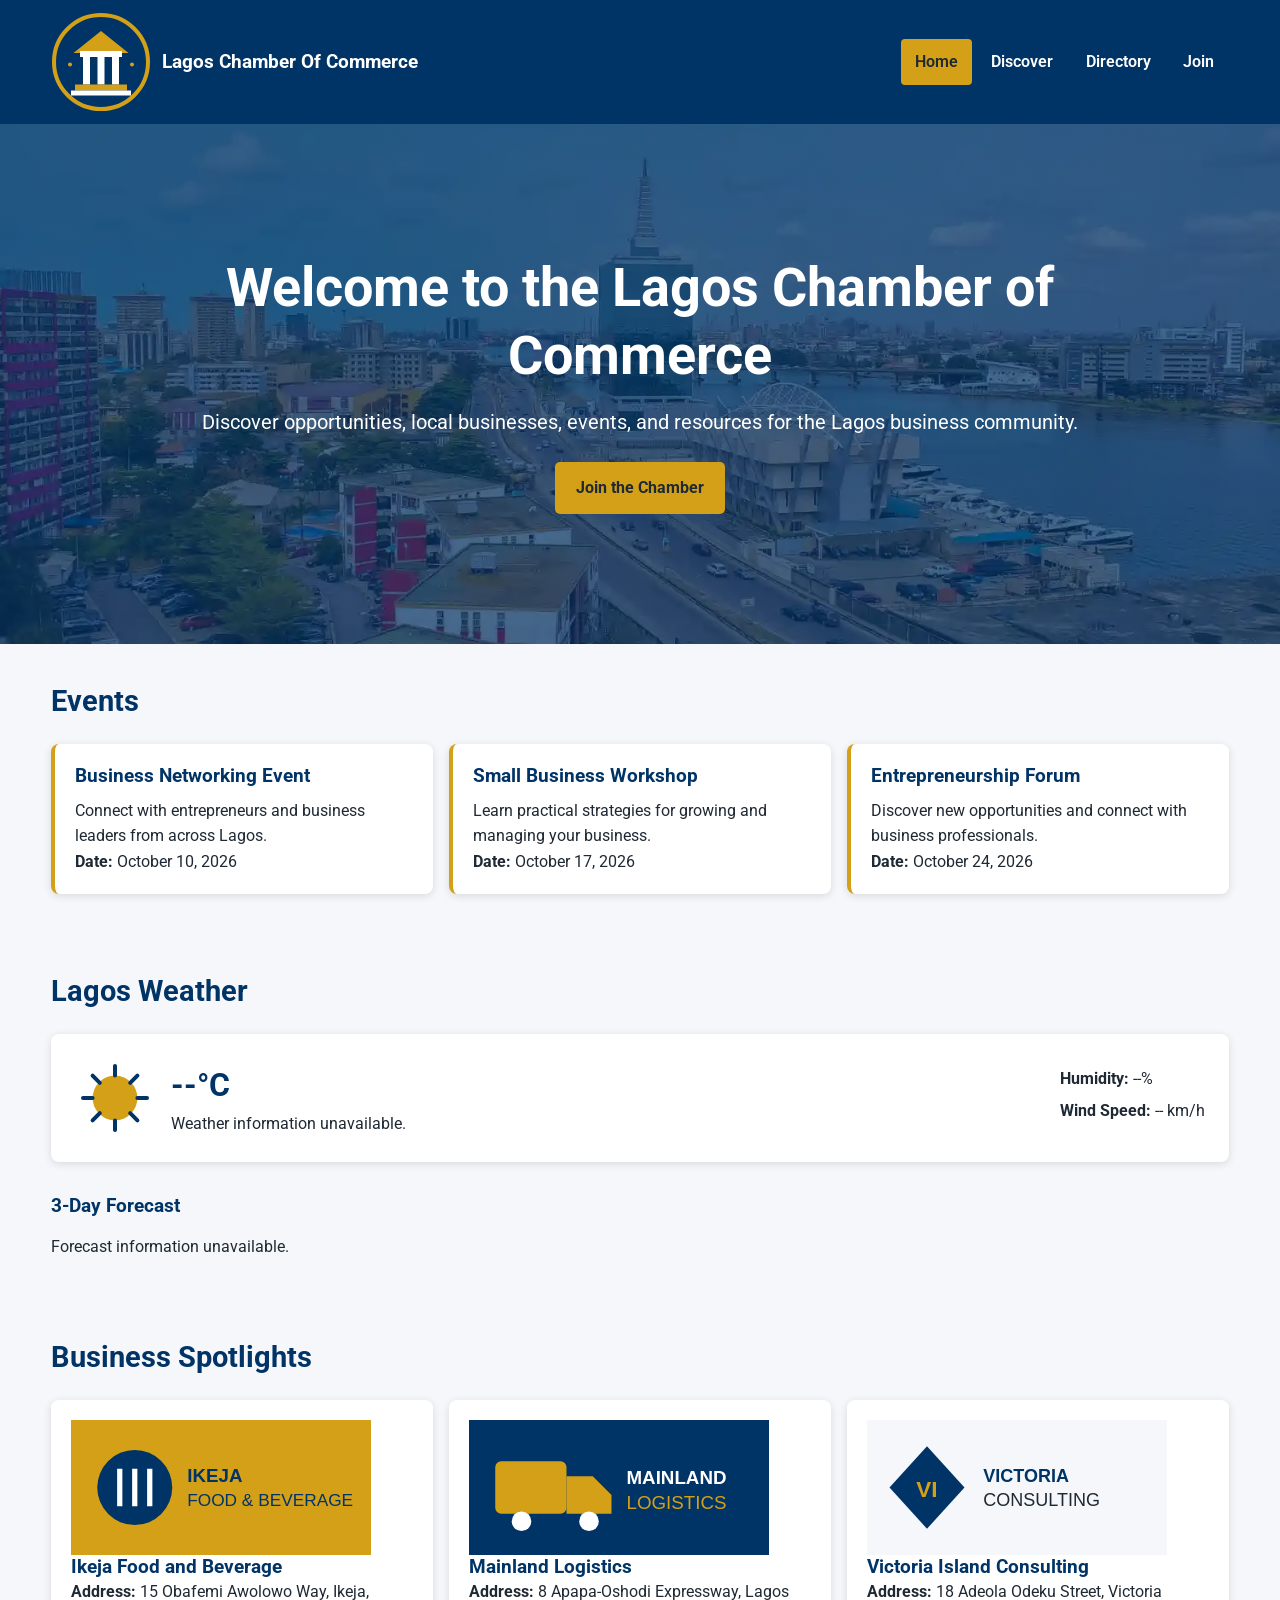
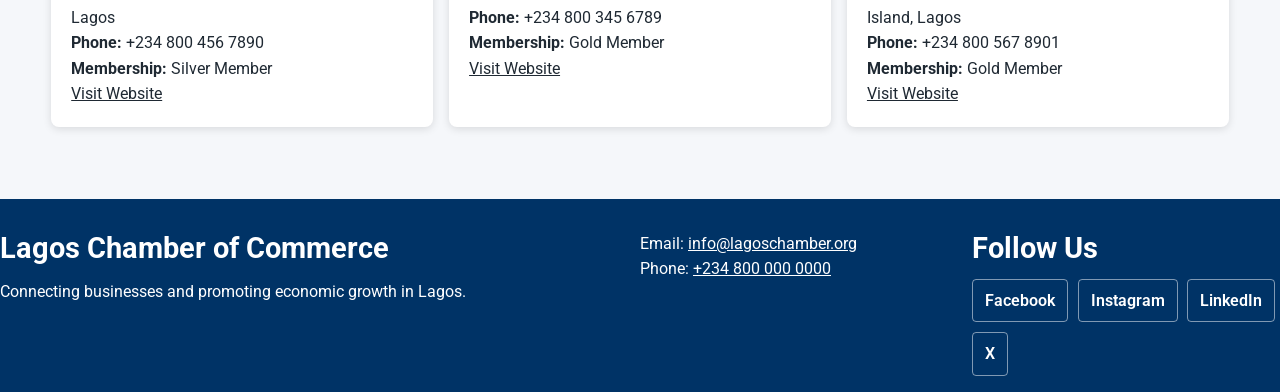
==== commit 51b6da5b: "fixed css and html validation issues" ====
--- a/chamber/index.html
+++ b/chamber/index.html
@@ -198,8 +198,8 @@
 
                     <img
                         id="weatherIcon"
-                        src=""
-                        alt=""
+                        src="images/weather-icon.svg"
+                        alt="Current weather icon"
                         width="80"
                         height="80"
                         loading="lazy"
--- a/chamber/styles/small.css
+++ b/chamber/styles/small.css
@@ -89,13 +89,9 @@
     display: block;
 }
 
-.header-content {
-    flex-wrap: wrap;
-}
-
 .primary-nav ul {
     display: flex;
-    flex-direction: column;    
+    flex-direction: column;
     width: 100%;
 }
 
@@ -130,7 +126,6 @@
 main {
     min-height: 60vh;
 }
-
 
 h1 {
     font-size: 2rem;
@@ -287,8 +282,9 @@
 }
 
 .weather-current img {
-    width: 100%;
-    height: auto;
+    width: 80px;
+    height: 80px;
+    object-fit: contain;
 }
 
 .temperature {
@@ -360,6 +356,7 @@
 .discover-card img {
     width: 100%;
     height: auto;
+    aspect-ratio: 16 / 10;
     object-fit: cover;
 }
 
--- a/chamber/styles/large.css
+++ b/chamber/styles/large.css
@@ -200,10 +200,9 @@
     ========================= */
 
     .footer-content {
-    grid-template-columns: 2fr 1fr 1fr;
-    align-items: start;
-}
-
+        grid-template-columns: 2fr 1fr 1fr;
+        align-items: start;
+    }
 
     .footer-bottom {
         display: flex;
@@ -213,6 +212,10 @@
     }
 }
 
+/* =========================
+   LARGE DESKTOP
+========================= */
+
 @media screen and (min-width: 1100px) {
 
     .discover-grid {
